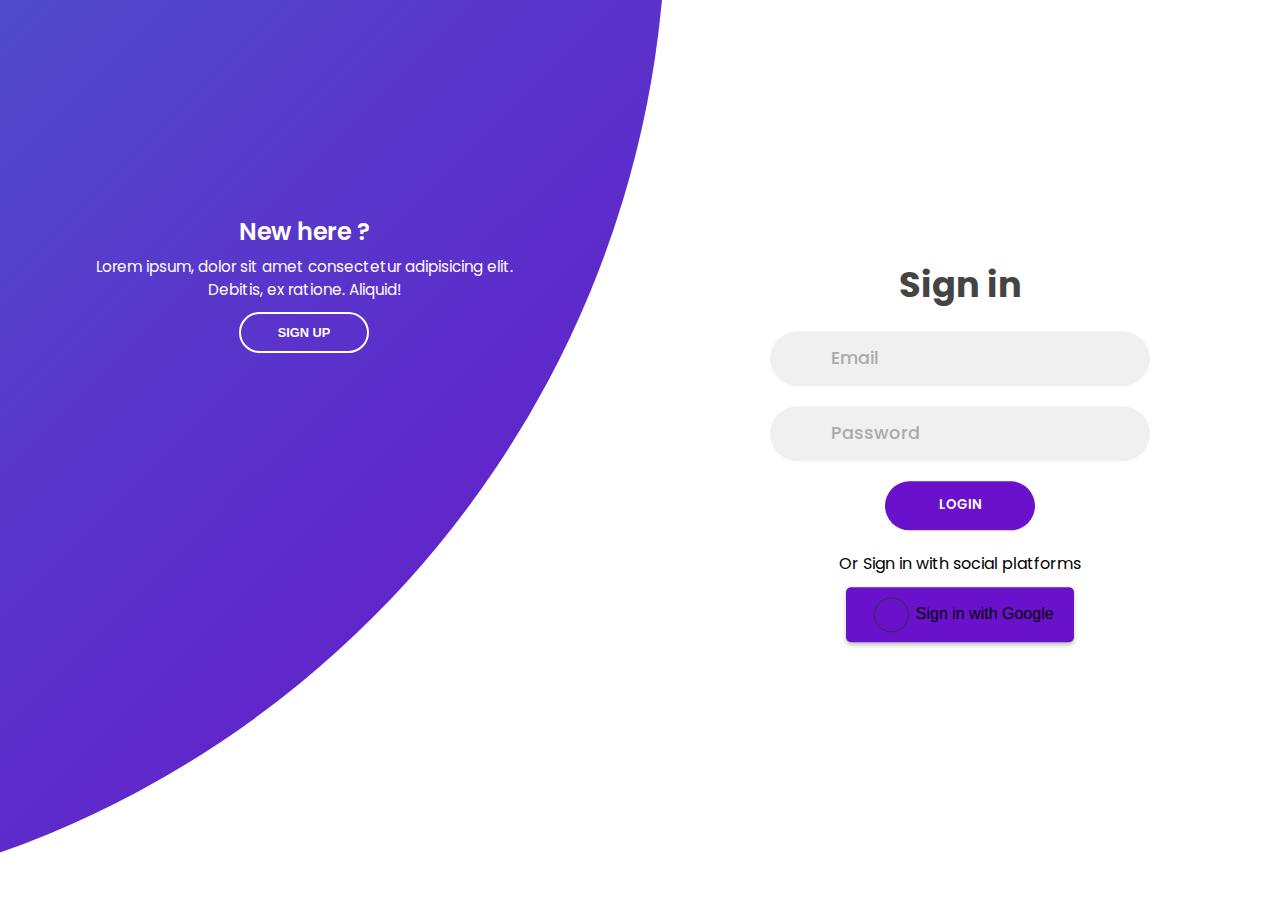
==== index.html @ 83f8925a "tambahin login google sama edit interface" ====
<!-- source https://www.youtube.com/watch?v=piG91X4sV2U&t=1110s -->
<!-- https://www.youtube.com/watch?v=gcmGNOj37E8&list=PLnHVLqBXnoWXttdeU2M_53HAWGs3takKN&index=8 -->
<!DOCTYPE html>
<html lang="en">
  <head>
    <meta charset="UTF-8" />
    <meta name="viewport" content="width=device-width, initial-scale=1.0" />
    <script
      src="https://kit.fontawesome.com/64d58efce2.js"
      crossorigin="anonymous"
    ></script>
    <link rel="stylesheet" href="style.css" />
    <title>Sign in & Sign up Form</title>
  </head>
  <body>
    <div class="container">
      <div class="forms-container">
        <div class="signin-signup">
          <form action="#" class="sign-in-form">
            <h2 class="title">Sign in</h2>
            <div class="input-field">
              <i class="fas fa-user"></i>
              <input type="email" placeholder="Email" id="email_signin" />
            </div>
            <div class="input-field">
              <i class="fas fa-lock"></i>
              <input
                type="password"
                placeholder="Password"
                id="psw_signin"
                autocomplete="new-password"
              />
            </div>
            <input
              type="submit"
              value="Login"
              id="signin-button"
              class="btn solid"
            />
            <p class="social-text">Or Sign in with social platforms</p>
            <div class="social-media">
              <button class="google-signin-button" onclick="googlelogin()">
                <a href="" class="social-icon">
                  <i class="fab fa-google"></i>
                </a>
                Sign in with Google
              </button>
            </div>
            
          </form>
          <form action="#" class="sign-up-form">
            <h2 class="title">Sign up</h2>
            <div class="input-field">
              <i class="fas fa-user"></i>
              <input type="text" placeholder="Name" id="name" />
            </div>
            <div class="input-field">
              <i class="fas fa-phone"></i>
              <input type="text" placeholder="No HP" id="nohp" />
            </div>
            <div class="input-field">
              <i class="fas fa-envelope"></i>
              <input type="email" placeholder="Email" id="email_signup" />
            </div>
            <div class="input-field">
              <i class="fas fa-lock"></i>
              <input
                type="password"
                placeholder="Password"
                id="psw_signup"
                autocomplete="new-password"
              />
            </div>
            <input
              type="submit"
              class="btn"
              id="signup-button"
              value="Sign up"
            />
            <p class="social-text">Or Sign up with social platforms</p>
          </form>
        </div>
      </div>

      <div class="panels-container">
        <div class="panel left-panel">
          <div class="content">
            <h3>New here ?</h3>
            <p>
              Lorem ipsum, dolor sit amet consectetur adipisicing elit. Debitis,
              ex ratione. Aliquid!
            </p>
            <button class="btn transparent" id="sign-up-btn">Sign up</button>
          </div>
          <img src="img/log.svg" class="image" alt="" />
        </div>
        <div class="panel right-panel">
          <div class="content">
            <h3>One of us ?</h3>
            <p>
              Lorem ipsum dolor sit amet consectetur adipisicing elit. Nostrum
              laboriosam ad deleniti.
            </p>
            <button class="btn transparent" id="sign-in-btn">Sign in</button>
          </div>
          <img src="img/register.svg" class="image" alt="" />
        </div>
      </div>
    </div>

    <script type="module" src="myscript.js"></script>
    <script src="app.js"></script>
    <script src="https://www.gstatic.com/firebasejs/5.5.9/firebase.js"></script>
    <script>
      // Initialize Firebase
      var config = {
        apiKey: "AIzaSyDeauXhn49R84808Ygqgcie8wi3ypPhAkY",
        authDomain: "testauth-cf58e.firebaseapp.com",
        databaseURL: "https://testauth-cf58e-default-rtdb.firebaseio.com/",
        projectId: "testauth-cf58e",
        storageBucket: "testauth-cf58e.appspot.com",
        messagingSenderId: "103862839980",
        appId: "1:103862839980:web:4ac1f0f65bffae51e50d09",
      };
      firebase.initializeApp(config);

      googlelogin = () => {
        var provider = new firebase.auth.GoogleAuthProvider();
        firebase
          .auth()
          .signInWithPopup(provider)
          .then(() => {
            location.href = "http://127.0.0.1:5501/main.html";
          })
          .catch((error) => {
            alert(error);
          });
      };
    </script>
  </body>
</html>
---- style.css ----
@import url("https://fonts.googleapis.com/css2?family=Poppins:wght@200;300;400;500;600;700;800&display=swap");

* {
  margin: 0;
  padding: 0;
  box-sizing: border-box;
}

body,
input {
  font-family: "Poppins", sans-serif;
}

.container {
  position: relative;
  width: 100%;
  background-color: #fff;
  min-height: 100vh;
  overflow: hidden;
}

.forms-container {
  position: absolute;
  width: 100%;
  height: 100%;
  top: 0;
  left: 0;
}

.signin-signup {
  position: absolute;
  top: 50%;
  transform: translate(-50%, -50%);
  left: 75%;
  width: 50%;
  transition: 1s 0.7s ease-in-out;
  display: grid;
  grid-template-columns: 1fr;
  z-index: 5;
}

form {
  display: flex;
  align-items: center;
  justify-content: center;
  flex-direction: column;
  padding: 0rem 5rem;
  transition: all 0.2s 0.7s;
  overflow: hidden;
  grid-column: 1 / 2;
  grid-row: 1 / 2;
}

form.sign-up-form {
  opacity: 0;
  z-index: 1;
}

form.sign-in-form {
  z-index: 2;
}

.title {
  font-size: 2.2rem;
  color: #444;
  margin-bottom: 10px;
}

.input-field {
  max-width: 380px;
  width: 100%;
  background-color: #f0f0f0;
  margin: 10px 0;
  height: 55px;
  border-radius: 55px;
  display: grid;
  grid-template-columns: 15% 85%;
  padding: 0 0.4rem;
  position: relative;
}

.input-field i {
  text-align: center;
  line-height: 55px;
  color: #acacac;
  transition: 0.5s;
  font-size: 1.1rem;
}

.input-field input {
  background: none;
  outline: none;
  border: none;
  line-height: 1;
  font-weight: 600;
  font-size: 1.1rem;
  color: #333;
}

.input-field input::placeholder {
  color: #aaa;
  font-weight: 500;
}

.social-text {
  padding: 0.7rem 0;
  font-size: 1rem;
}

.social-media {
  display: flex;
  justify-content: center;
}

.social-icon {
  height: 35px;
  width: 35px;
  display: flex;
  justify-content: center;
  align-items: center;
  margin: 0 0.45rem;
  color: #333;
  border-radius: 50%;
  border: 1px solid #333;
  text-decoration: none;
  font-size: 1.1rem;
  transition: 0.3s;
}

.social-icon:hover {
  color: #4481eb;
  border-color: #4481eb;
}

.btn {
  width: 150px;
  background-color: #6a11cb;
  border: none;
  outline: none;
  height: 49px;
  border-radius: 49px;
  color: #fff;
  text-transform: uppercase;
  font-weight: 600;
  margin: 10px 0;
  cursor: pointer;
  transition: 0.5s;
}

.btn:hover {
  background-color: #6a11cb;
}
.panels-container {
  position: absolute;
  height: 100%;
  width: 100%;
  top: 0;
  left: 0;
  display: grid;
  grid-template-columns: repeat(2, 1fr);
}

.container:before {
  content: "";
  position: absolute;
  height: 2000px;
  width: 2000px;
  top: -10%;
  right: 48%;
  transform: translateY(-50%);
  background-image: linear-gradient(-45deg, #6a11cb 0%, #27a1ca 100%);
  transition: 1.8s ease-in-out;
  border-radius: 50%;
  z-index: 6;
}

.image {
  width: 100%;
  transition: transform 1.1s ease-in-out;
  transition-delay: 0.4s;
}

.panel {
  display: flex;
  flex-direction: column;
  align-items: flex-end;
  justify-content: space-around;
  text-align: center;
  z-index: 6;
}

.left-panel {
  pointer-events: all;
  padding: 3rem 17% 2rem 12%;
}

.right-panel {
  pointer-events: none;
  padding: 3rem 12% 2rem 17%;
}

.panel .content {
  color: #fff;
  transition: transform 0.9s ease-in-out;
  transition-delay: 0.6s;
}

.panel h3 {
  font-weight: 600;
  line-height: 1;
  font-size: 1.5rem;
}

.panel p {
  font-size: 0.95rem;
  padding: 0.7rem 0;
}

.btn.transparent {
  margin: 0;
  background: none;
  border: 2px solid #fff;
  width: 130px;
  height: 41px;
  font-weight: 600;
  font-size: 0.8rem;
}

.right-panel .image,
.right-panel .content {
  transform: translateX(800px);
}

/* ANIMATION */

.container.sign-up-mode:before {
  transform: translate(100%, -50%);
  right: 52%;
}

.container.sign-up-mode .left-panel .image,
.container.sign-up-mode .left-panel .content {
  transform: translateX(-800px);
}

.container.sign-up-mode .signin-signup {
  left: 25%;
}

.container.sign-up-mode form.sign-up-form {
  opacity: 1;
  z-index: 2;
}

.container.sign-up-mode form.sign-in-form {
  opacity: 0;
  z-index: 1;
}

.container.sign-up-mode .right-panel .image,
.container.sign-up-mode .right-panel .content {
  transform: translateX(0%);
}

.container.sign-up-mode .left-panel {
  pointer-events: none;
}

.container.sign-up-mode .right-panel {
  pointer-events: all;
}

@media (max-width: 870px) {
  .container {
    min-height: 800px;
    height: 100vh;
  }
  .signin-signup {
    width: 100%;
    top: 95%;
    transform: translate(-50%, -100%);
    transition: 1s 0.8s ease-in-out;
  }

  .signin-signup,
  .container.sign-up-mode .signin-signup {
    left: 50%;
  }

  .panels-container {
    grid-template-columns: 1fr;
    grid-template-rows: 1fr 2fr 1fr;
  }

  .panel {
    flex-direction: row;
    justify-content: space-around;
    align-items: center;
    padding: 2.5rem 8%;
    grid-column: 1 / 2;
  }

  .right-panel {
    grid-row: 3 / 4;
  }

  .left-panel {
    grid-row: 1 / 2;
  }

  .image {
    width: 200px;
    transition: transform 0.9s ease-in-out;
    transition-delay: 0.6s;
  }

  .panel .content {
    padding-right: 15%;
    transition: transform 0.9s ease-in-out;
    transition-delay: 0.8s;
  }

  .panel h3 {
    font-size: 1.2rem;
  }

  .panel p {
    font-size: 0.7rem;
    padding: 0.5rem 0;
  }

  .btn.transparent {
    width: 110px;
    height: 35px;
    font-size: 0.7rem;
  }

  .container:before {
    width: 1500px;
    height: 1500px;
    transform: translateX(-50%);
    left: 30%;
    bottom: 68%;
    right: initial;
    top: initial;
    transition: 2s ease-in-out;
  }

  .container.sign-up-mode:before {
    transform: translate(-50%, 100%);
    bottom: 32%;
    right: initial;
  }

  .container.sign-up-mode .left-panel .image,
  .container.sign-up-mode .left-panel .content {
    transform: translateY(-300px);
  }

  .container.sign-up-mode .right-panel .image,
  .container.sign-up-mode .right-panel .content {
    transform: translateY(0px);
  }

  .right-panel .image,
  .right-panel .content {
    transform: translateY(300px);
  }

  .container.sign-up-mode .signin-signup {
    top: 5%;
    transform: translate(-50%, 0);
  }
}

@media (max-width: 570px) {
  form {
    padding: 0 1.5rem;
  }

  .image {
    display: none;
  }
  .panel .content {
    padding: 0.5rem 1rem;
  }
  .container {
    padding: 1.5rem;
  }

  .container:before {
    bottom: 72%;
    left: 50%;
  }

  .container.sign-up-mode:before {
    bottom: 28%;
    left: 50%;
  }
}

html,
body,
.intro {
  height: 100%;
}

.navbar {
    
    background: #633694;
    background: -webkit-linear-gradient(to top, rgba(37, 117, 252, 1), rgba(37, 117, 252, 1));
    background: linear-gradient(to top, rgba(106, 17, 203, 1), rgba(37, 117, 252, 1))
}
.gradient-custom-2 {
  
  background: #6a11cb;
  background: -webkit-linear-gradient(to top, rgba(106, 17, 203, 1), rgba(37, 117, 252, 1));
  background: linear-gradient(to top, rgba(106, 17, 203, 1), rgba(37, 117, 252, 1))
}

table td,
table th {
  text-overflow: ellipsis;
  white-space: nowrap;
  overflow: hidden;
}

thead th,
tbody th {
  color: #fff;
}

tbody td {
  font-weight: 500;
  color: rgba(255,255,255,.65);
}

.table-responsive {
    display: block;
    max-height: 400px; /* Atur tinggi maksimum yang sesuai */
    overflow-y: auto; /* Aktifkan overflow scroll untuk tabel jika melebihi tinggi maksimum */
  }

  .google-signin-button {
    background-color: #6a11cb;
    color: black;
    border: none;
    padding: 10px 20px;
    font-size: 16px;
    border-radius: 5px;
    cursor: pointer;
    box-shadow: 0 2px 4px 0 rgba(0, 0, 0, 0.25);
    display: flex;
    align-items: center;
  }
  .google-signin-button:hover {
    background-color: #ffffff;
  }
  .google-icon {
    width: 18px;
    height: 18px;
    margin-right: 10px;
  }
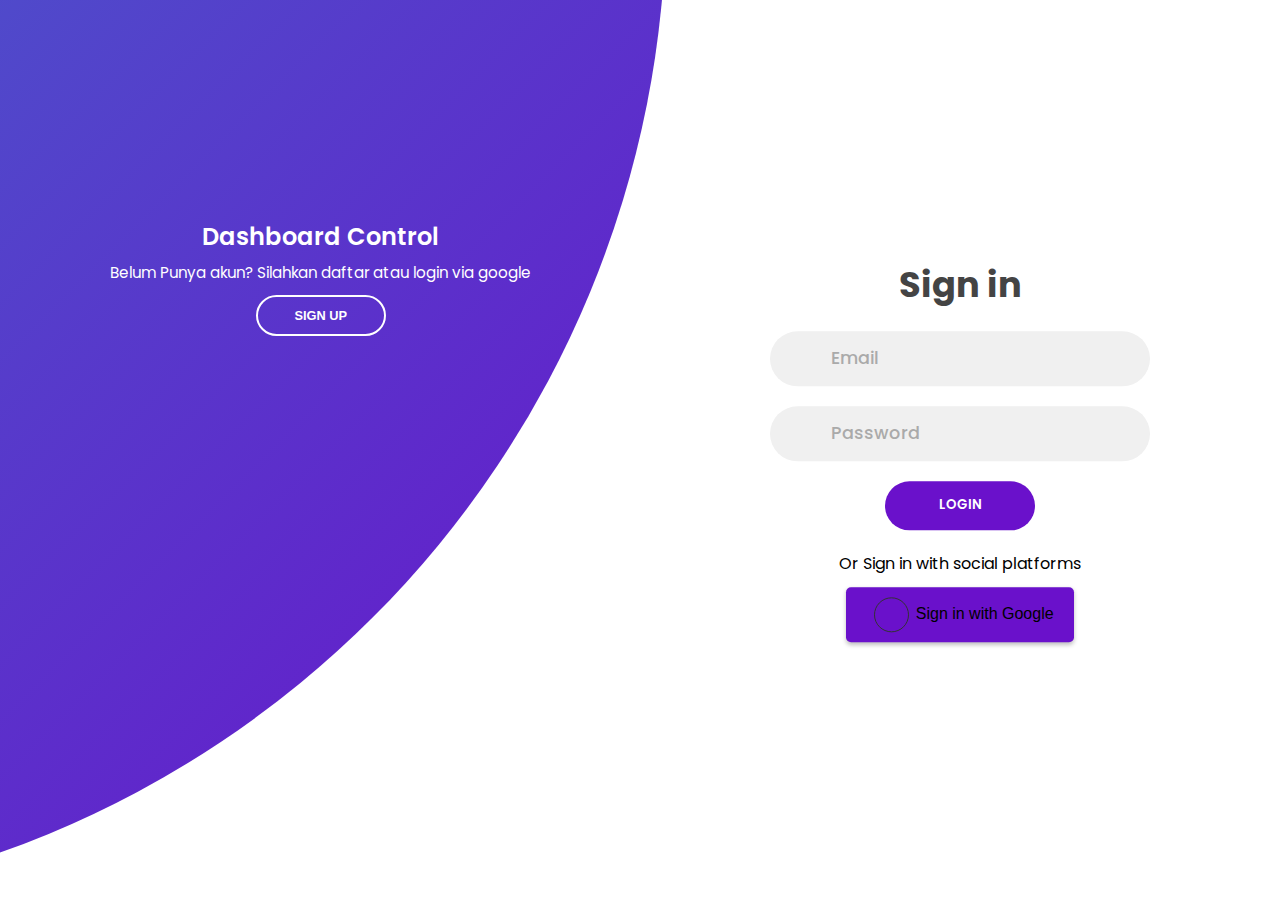
==== commit 3fe35b63: "new Update brow" ====
--- a/index.html
+++ b/index.html
@@ -85,10 +85,9 @@
       <div class="panels-container">
         <div class="panel left-panel">
           <div class="content">
-            <h3>New here ?</h3>
+            <h3>Dashboard Control </h3>
             <p>
-              Lorem ipsum, dolor sit amet consectetur adipisicing elit. Debitis,
-              ex ratione. Aliquid!
+              Belum Punya akun? Silahkan daftar atau login via google
             </p>
             <button class="btn transparent" id="sign-up-btn">Sign up</button>
           </div>
@@ -96,10 +95,9 @@
         </div>
         <div class="panel right-panel">
           <div class="content">
-            <h3>One of us ?</h3>
+            <h3>Dashboard Control</h3>
             <p>
-              Lorem ipsum dolor sit amet consectetur adipisicing elit. Nostrum
-              laboriosam ad deleniti.
+              Sudah punya akun ? silahkan login
             </p>
             <button class="btn transparent" id="sign-in-btn">Sign in</button>
           </div>
--- a/style.css
+++ b/style.css
@@ -460,4 +460,4 @@
     width: 18px;
     height: 18px;
     margin-right: 10px;
-  }+  }
